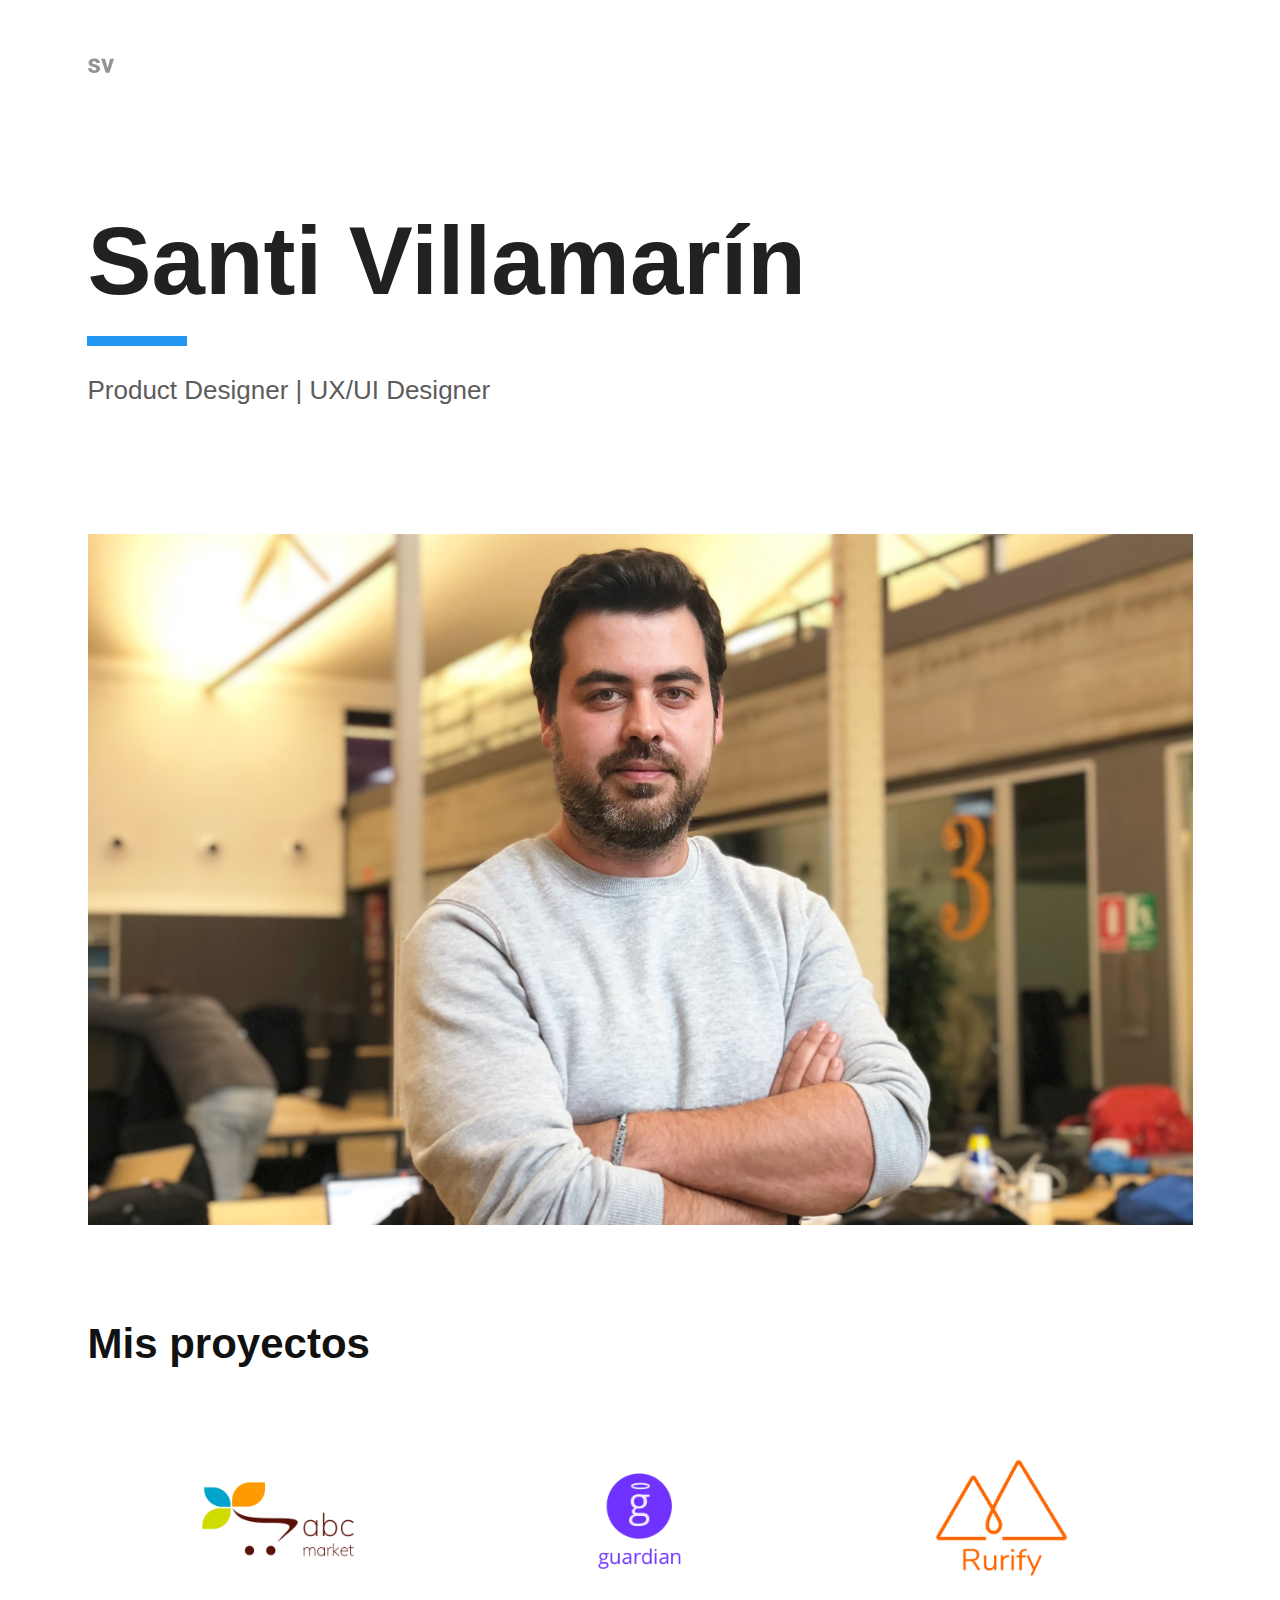
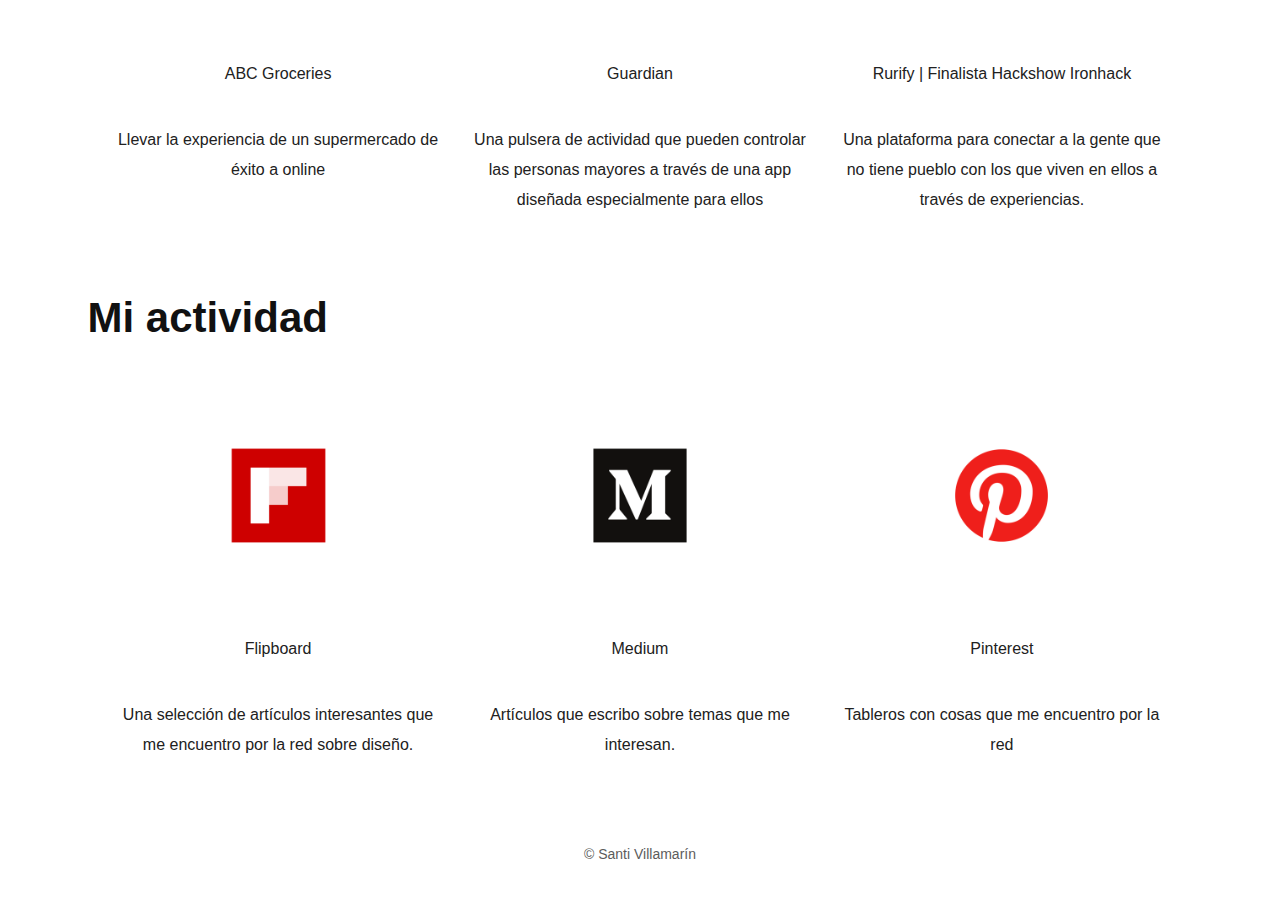
==== index.html @ b53749aa "Cuarto commit" ====
<!DOCTYPE html>
<html lang="es"><head><meta http-equiv="Content-Type" content="text/html; charset=UTF-8">

  <meta content="width=device-width, initial-scale=1" name="viewport">
  <title>Santi Villamarín - Product Designer</title>
  <link rel="alternate" type="application/rss+xml" href="http://santivillamarin.es/feed.xml">
  <link rel="stylesheet" href="https://use.fontawesome.com/releases/v5.0.9/css/all.css" integrity="sha384-5SOiIsAziJl6AWe0HWRKTXlfcSHKmYV4RBF18PPJ173Kzn7jzMyFuTtk8JA7QQG1" crossorigin="anonymous">
  <link rel="stylesheet" type="text/css" href="./css/all.css">
<style id="fit-vids-style">.fluid-width-video-wrapper{width:100%;position:relative;padding:0;}.fluid-width-video-wrapper iframe,.fluid-width-video-wrapper object,.fluid-width-video-wrapper embed {position:absolute;top:0;left:0;width:100%;height:100%;}</style></head>
<body cz-shortcut-listen="true">

<header>

  <div class="row">

      <div class="grid-100">

        <a href="index.html" class="logo"></a>

        <nav>

          <ul class="social">

              <li><a target=“_blank” href="http://twitter.com/santinet"><i class="fab fa-twitter"></i></a></li>
              <li><a target=“_blank” href="http://dribbble.com/santinet"><i class="fab fa-dribbble"></i></a></li>
              <li><a target=“_blank” href="http://instagram.com/santinet"><i class="fab fa-instagram"></i></a></li>
              <li><a target=“_blank” href="http://linkedin.com/profile/santivillamarin"><i class="fab fa-linkedin-in"></i></a></li>
              <li><a target=“_blank” href="mailto:santinet@gmail.com"><i class="far fa-envelope"></i></a></li>

          </ul>

        </nav>

      </div>

  </div>

</header>


<section>

	<div class="row">

		<div class="grid-100 page-title">

			<h1>Santi Villamarín</h1>

			<span class="breakdance"></span>

			<h2 class="description">Product Designer | UX/UI Designer</h2>

		</div>

	</div>

</section>

<div class="row">

	<div class="grid-100">

		<div class="header-img">

			<img src="img/header.jpg" alt="Santi Villamarín">

		</div>

</div>

<div class="row">

  <div class="grid-50">

    <h1>Mis proyectos</h1>

  </div>

<section>

	<ul class="row thumbs">

	    <li class="grid-33">
	      <a href="egroceries.html" class="thumb-title">
	        <img src="assets/abclogo.png" alt="ABC E-Groceries">
	        <h3>ABC Groceries</h3><h3 class="prodesc">Llevar la experiencia de un supermercado de éxito a online</h3>
	      </a>
	    </li>

	    <li class="grid-33">
	      <a href="guardian.html" class="thumb-title">
	        <img src="assets/guardianlogo.png" alt="Treehouse | Never Stop Learning">
	        <h3>Guardian</h3><h3 class="prodesc">Una pulsera de actividad que pueden controlar las personas mayores a través de una app diseñada especialmente para ellos</h3>
	      </a>
	    </li>

	    <li class="grid-33">
	      <a href="rurify.html" class="thumb-title">
	        <img src="assets/rurifylogo.png" alt="iOS App | Patterns for Kids">
	        <h3>Rurify | Finalista Hackshow Ironhack</h3>
          <h3 class="prodesc">Una plataforma para conectar a la gente que no tiene pueblo con los que viven en ellos a través de experiencias.</h3>
	      </a>
	    </li>
  </ul>
</section>

<div class="row">

  <div class="grid-50">

    <h1>Mi actividad</h1>

</div>

<section>

	<ul class="row thumbs">

	    <li class="grid-33">
	      <a target=“_blank href="https://flipboard.com/@santinet/ux-%2F-ui-readings-j5e4jtbgy" class="thumb-title">
	        <img src="assets/flipboardlogo.png" alt="Flipboard">
	        <h3>Flipboard</h3><h3 class="prodesc">Una selección de artículos interesantes que me encuentro por la red sobre diseño.</h3>
	      </a>
	    </li>

	    <li class="grid-33">
	      <a target=“_blank href="https://medium.com/@santinet" class="thumb-title">
	        <img src="assets/mediumlogo.png" alt="Medium">
	        <h3>Medium</h3><h3 class="prodesc">Artículos que escribo sobre temas que me interesan.</h3>
	      </a>
	    </li>

	    <li class="grid-33">
	      <a target=“_blank href="https://www.pinterest.es/santinet/" class="thumb-title">
	        <img src="assets/pinterestlogo.png" alt="Pinterest">
	        <h3>Pinterest</h3><h3 class="prodesc">Tableros con cosas que me encuentro por la red</h3>
	      </a>
	    </li>

	</ul>

</section>


<section>

  <footer>

    <div class="row">

      <div class="grid-100">

        <p>© Santi Villamarín</p>

      </div>

    </div>

  </footer>

</section>

</script><script src="jquery.min.js"></script>
<script src="jquery.fitvids.js"></script>
<script src="ss-social.js"></script>
<script src="main.js"></script>
---- css/all.css ----
html {
  box-sizing: border-box; }

*, *::after, *::before {
  box-sizing: inherit; }

/*reset*/
html {
  font-family: sans-serif;
  -ms-text-size-adjust: 100%;
  -webkit-text-size-adjust: 100%; }

body {
  margin: 0; }

article, aside, details, figcaption, figure, footer, header, hgroup, main, menu, nav, section, summary {
  display: block; }

audio, canvas, progress, video {
  display: inline-block;
  vertical-align: baseline; }

audio:not([controls]) {
  display: none;
  height: 0; }

[hidden], template {
  display: none; }

a {
  background-color: transparent; }

a:active, a:hover {
  outline: 0; }

abbr[title] {
  border-bottom: 1px dotted; }

b, strong {
  font-weight: 700; }

dfn {
  font-style: italic; }

h1 {
  font-size: 2em;
  margin: .67em 0; }

mark {
  background: #ff0;
  color: #000; }

small {
  font-size: 80%; }

sub, sup {
  font-size: 75%;
  line-height: 0;
  position: relative;
  vertical-align: baseline; }

sup {
  top: -.5em; }

sub {
  bottom: -.25em; }

img {
  border: 0; }

svg:not(:root) {
  overflow: hidden; }

figure {
  margin: 1em 40px; }

hr {
  -moz-box-sizing: content-box;
  box-sizing: content-box;
  height: 0; }

pre {
  overflow: auto; }

code, kbd, pre, samp {
  font-family: monospace,monospace;
  font-size: 1em; }

button, input, optgroup, select, textarea {
  color: inherit;
  font: inherit;
  margin: 0; }

button {
  overflow: visible; }

button, select {
  text-transform: none; }

button, html input[type="button"],
input[type="reset"], input[type="submit"] {
  -webkit-appearance: button;
  cursor: pointer; }

button[disabled], html input[disabled] {
  cursor: default; }

button::-moz-focus-inner, input::-moz-focus-inner {
  border: 0;
  padding: 0; }

input {
  line-height: normal; }

input[type="checkbox"], input[type="radio"] {
  box-sizing: border-box;
  padding: 0; }

input[type="number"]::-webkit-inner-spin-button, input[type="number"]::-webkit-outer-spin-button {
  height: auto; }

input[type="search"] {
  -webkit-appearance: textfield;
  -moz-box-sizing: content-box;
  -webkit-box-sizing: content-box;
  box-sizing: content-box; }

input[type="search"]::-webkit-search-cancel-button, input[type="search"]::-webkit-search-decoration {
  -webkit-appearance: none; }

fieldset {
  border: 1px solid silver;
  margin: 0 2px;
  padding: .35em .625em .75em; }

legend {
  border: 0;
  padding: 0; }

textarea {
  overflow: auto; }

optgroup {
  font-weight: 700; }

table {
  border-collapse: collapse;
  border-spacing: 0; }

td, th {
  padding: 0; }

/*/reset*/
.row {
  max-width: 65em;
  margin-left: auto;
  margin-right: auto; }
  .row::after {
    clear: both;
    content: "";
    display: table; }

.grid-100 {
  float: left;
  display: block;
  margin-right: 2.35765%;
  width: 100%; }
  .grid-100:last-child {
    margin-right: 0; }

.grid-75 {
  float: left;
  display: block;
  margin-right: 2.35765%;
  width: 74.41059%; }
  .grid-75:last-child {
    margin-right: 0; }
  @media screen and (max-width: 769px) {
    .grid-75 {
      float: left;
      display: block;
      margin-right: 2.35765%;
      width: 100%; }
      .grid-75:last-child {
        margin-right: 0; } }

.grid-60 {
  float: left;
  display: block;
  margin-right: 2.35765%;
  width: 65.88078%; }
  .grid-60:last-child {
    margin-right: 0; }
  @media screen and (max-width: 769px) {
    .grid-60 {
      float: left;
      display: block;
      margin-right: 2.35765%;
      width: 100%; }
      .grid-60:last-child {
        margin-right: 0; } }

.grid-50 {
  float: left;
  display: block;
  margin-right: 2.35765%;
  width: 48.82117%; }
  .grid-50:last-child {
    margin-right: 0; }
  @media screen and (max-width: 769px) {
    .grid-50 {
      float: left;
      display: block;
      margin-right: 2.35765%;
      width: 100%; }
      .grid-50:last-child {
        margin-right: 0; } }

.grid-33 {
  float: left;
  display: block;
  margin-right: 2.35765%;
  width: 31.76157%; }
  .grid-33:last-child {
    margin-right: 0; }
  .grid-33:nth-child(3n) {
    margin-right: 0; }
  .grid-33:nth-child(3n+1) {
    clear: left; }
  @media screen and (max-width: 769px) {
    .grid-33 {
      float: left;
      display: block;
      margin-right: 2.35765%;
      width: 100%; }
      .grid-33:last-child {
        margin-right: 0; } }

.grid-25 {
  float: left;
  display: block;
  margin-right: 2.35765%;
  width: 23.23176%; }
  .grid-25:last-child {
    margin-right: 0; }
  @media screen and (max-width: 769px) {
    .grid-25 {
      float: left;
      display: block;
      margin-right: 2.35765%;
      width: 100%; }
      .grid-25:last-child {
        margin-right: 0; } }

body {
  font-family: "Roboto", "Helvetica Neue", Helvetica, Arial, sans-serif, "Helvetica Neue", "Helvetica", "Roboto", "Arial", sans-serif;
  font-size: 17px;
  line-height: 26px;
  color: #5c5c5c;
  -webkit-font-smoothing: antialiased; }

::selection {
  background: #FFE526; }

a {
  text-decoration: none;
  color: #212121;
  font-weight: bold; }

h1, h2, h3, h4, h5, h6 {
  color: #111111;
  display: block;
  font-weight: 400;
  line-height: 1.4em;
  margin-bottom: 24px; }

h1 {
  font-size: 42px;
  line-height: 54px;
  padding: 0;
  font-weight: 600;
  margin: 12px 0 24px; }
  @media screen and (max-width: 599px) {
    h1 {
      font-size: 32px;
      line-height: 42px; } }

h2 {
  font-size: 24px;
  line-height: 40px;
  font-weight: 500; }

h3 {
  color: #212121;
  font-size: 22px;
  margin: 12px 0 24px 0;
  line-height: 30px;
  font-weight: 500;
  text-align: center; }

  .prodesc {

    font-weight: 200;

  }

h4 {
  color: #212121;
  font-weight: 600;
  margin: 24 0 12px 0; }
  h4 i {
    margin-right: 4px; }

h5 {
  color: rgba(0, 0, 0, 0.4);
  font-weight: 400;
  text-transform: uppercase;
  margin: 24px 0 12px;
  line-height: 1em; }

p {
  font-size: 17px;
  line-height: 28px;
  display: block;
  padding: 0 0 12px;
  margin: 0; }
  @media screen and (max-width: 599px) {
    p {
      font-size: 16px;
      line-height: 24px; } }

em {
  background: #e8e8e8;
  border-radius: 2px;
  padding: 6px 8px;
  font-style: normal; }

dl {
  max-width: 65em;
  margin-left: auto;
  margin-right: auto; }
  dl::after {
    clear: both;
    content: "";
    display: table; }
  dl dt {
    float: left;
    display: block;
    margin-right: 2.35765%;
    width: 14.70196%; }
    dl dt:last-child {
      margin-right: 0; }
    @media screen and (max-width: 599px) {
      dl dt {
        float: left;
        display: block;
        margin-right: 2.35765%;
        width: 91.4702%; }
        dl dt:last-child {
          margin-right: 0; } }
    dl dt .material-icons {
      width: 100%;
      line-height: 2.5em;
      font-size: 3em;
      text-align: center;
      display: block; }
      @media screen and (max-width: 599px) {
        dl dt .material-icons {
          text-align: left; } }
  dl dd {
    margin: 0;
    float: left;
    display: block;
    margin-right: 2.35765%;
    width: 74.41059%; }
    dl dd:last-child {
      margin-right: 0; }
    @media screen and (max-width: 599px) {
      dl dd {
        float: left;
        display: block;
        margin-right: 2.35765%;
        width: 91.4702%; }
        dl dd:last-child {
          margin-right: 0; } }

dl.list {
  list-style: none;
  padding: 0;
  counter-reset: item;
  margin: 20px 0 0; }
  dl.list dt {
    margin: 0 0 24px;
    position: relative;
    padding-left: 60px; }
  dl.list dt:before {
    position: absolute;
    top: 0;
    left: 0;
    content: counter(item) ".";
    counter-increment: item;
    padding: 2px 11px;
    margin-right: 30px;
    font-size: 14px; }

ul, ol {
  margin: 0;
  padding: 0; }
  ul.icons, ol.icons {
    margin: 0 0 0 16px; }
    @media screen and (max-width: 599px) {
      ul.icons, ol.icons {
        margin-left: 0; } }
  ul li, ol li {
    margin: 0 0 16px;
    display: list-item; }

hr {
  width: 100%;
  border: 0;
  height: 1px;
  background: #dadada;
  margin: 2em auto;
  display: block; }
  hr.spacer {
    margin: 40px auto; }

strong {
  font-wight: 400; }

.summary p {
  font-size: 22px;
  line-height: 32px;
  font-weight: 400;
  margin-top: 12px;
  color: #5c5c5c; }
  @media screen and (max-width: 599px) {
    .summary p {
      font-size: 20px; } }
  .summary p strong {
    color: #212121; }

.social {
  list-style-type: none;
  padding: 0;
  margin: 0 auto;
  float: right;
  text-align: center; }
  .social li {
    display: inline-block; }
    .social li a {
      padding: 8px 16px 0;
      margin: 8px 0 0;
      vertical-align: middle;
      font-size: 22px;
      font-weight: normal;
      display: inline-block;
      -webkit-transition: color 300ms cubic-bezier(0.68, -0.55, 0.265, 1.55);
      -moz-transition: color 300ms cubic-bezier(0.68, -0.55, 0.265, 1.55);
      transition: color 300ms cubic-bezier(0.68, -0.55, 0.265, 1.55); }
      @media screen and (max-width: 599px) {
        .social li a {
          padding: 8px 8px 0; } }
      .social li a i {
        color: #d8d8d8;
        transition: 0.35s ease-in-out; }
        .social li a i.fa-twitter:hover {
          color: #55ACEE; }
        .social li a i.fa-dribbble:hover {
          color: #EC4989; }
        .social li a i.fa-instagram:hover {
          color: #48779C; }
        .social li a i.fa-linkedin-in:hover {
          color: #24679F; }
        .social li a i.fa-envelope:hover {
          color: #4285F4; }

body {
  background: #fff;
  -webkit-animation: fadeIn 3000ms;
  -moz-animation: fadeIn 3000ms;
  animation: fadeIn 3000ms; }
@-webkit-keyframes fadeIn {
  from {
    opacity: 0; }
  to {
    opacity: 1; } }
@-moz-keyframes fadeIn {
  from {
    opacity: 0; }
  to {
    opacity: 1; } }
@keyframes fadeIn {
  from {
    opacity: 0; }
  to {
    opacity: 1; } }
section {
  margin: 0 2%;
  width: 96%; }
  @media screen and (max-width: 769px) {
    section {
      width: 92%;
      margin: 0 4%; } }

img {
  width: 100%;
  display: block;
  float: left; }

.header-img {
  overflow: hidden;
  display: inline-block; }
  .header-img img {
    display: block;
    margin: 0;
    width: 100%;
    padding-bottom: 72px; }
    @media screen and (max-width: 769px) {
      .header-img img {
        margin: 0 -25%;
        width: 150%; } }

.page-title {
  background: inherit;
  margin: 100px 0 60px; }
  .page-title h1 {
    font-size: 96px;
    color: #212121;
    font-weight: 600;
    text-align: left;
    margin-bottom: 48px; }
    @media screen and (max-width: 769px) {
      .page-title h1 {
        text-align: center;
        width: 100%;
        font-size: 54px;
        margin: 0 0 24px; } }
  .page-title .description {
    font-size: 26px;
    color: #5c5c5c;
    display: inline-block;
    clear: both;
    text-align: left;
    font-weight: 300;
    margin: 12px 0 40px; }
    @media screen and (max-width: 769px) {
      .page-title .description {
        margin: 12px 0 20px;
        text-align: center;
        width: 100%;
        font-size: 28px; } }
  .page-title .breakdance {
    width: 100px;
    height: 10px;
    background: #2196F3;
    clear: both;
    display: block;
    margin: 24px 0 12px; }
    @media screen and (max-width: 769px) {
      .page-title .breakdance {
        margin: 12px auto; } }

.button {
  text-align: center;
  width: 100%;
  display: block;
  margin: 40px 0; }

.thumbs {
  margin-top: 24px; }
  @media screen and (max-width: 599px) {
    .thumbs {
      margin-top: 48px; } }
  .thumbs .grid-33 h3 {
    font-size: 16px;
    margin: 12px 0 24px;
    display: inline-block;
    text-align: center;
    width: 100%; }
    @media screen and (max-width: 599px) {
      .thumbs .grid-33 h3 {
        margin: 12px 0 48px; } }

.work .grid-50 {
  margin-top: 40px;
  margin-bottom: 40px; }

.video {
  background: #212121;
  padding: 80px 20%; }
  @media screen and (max-width: 1030px) {
    .video {
      padding: 80px 10%; } }
  @media screen and (max-width: 599px) {
    .video {
      padding: 40px 6%; } }
  .video .fluid-width-video-wrapper {
    width: 100%;
    display: block; }

footer {
  text-align: center;
  display: inline-block; }

header {
  background: inherit;
  width: 94%;
  position: relative;
  z-index: 100;
  margin: 40px 3%; }
  @media screen and (max-width: 769px) {
    header {
      width: 92%;
      margin: 12px 4%; } }

.logo {
  width: 28px;
  height: 28px;
  background: url(../img/svisotipo.svg) no-repeat center;
  display: inline-block;
  z-index: 4;
  margin: 12px 0 0;
  padding: 0;
  float: left;
  opacity: 0.7;
  -webkit-transition: opacity 300ms cubic-bezier(0.68, -0.55, 0.265, 1.55);
  -moz-transition: opacity 300ms cubic-bezier(0.68, -0.55, 0.265, 1.55);
  transition: opacity 300ms cubic-bezier(0.68, -0.55, 0.265, 1.55); }
  .logo:hover {
    opacity: 1; }

footer {
  display: block; }
  footer .row {
    margin-top: 40px;
    margin-bottom: 40px; }
    footer .row p {
      text-align: center;
      width: 100%;
      font-size: 14px; }

/*# sourceMappingURL=all.css.map */
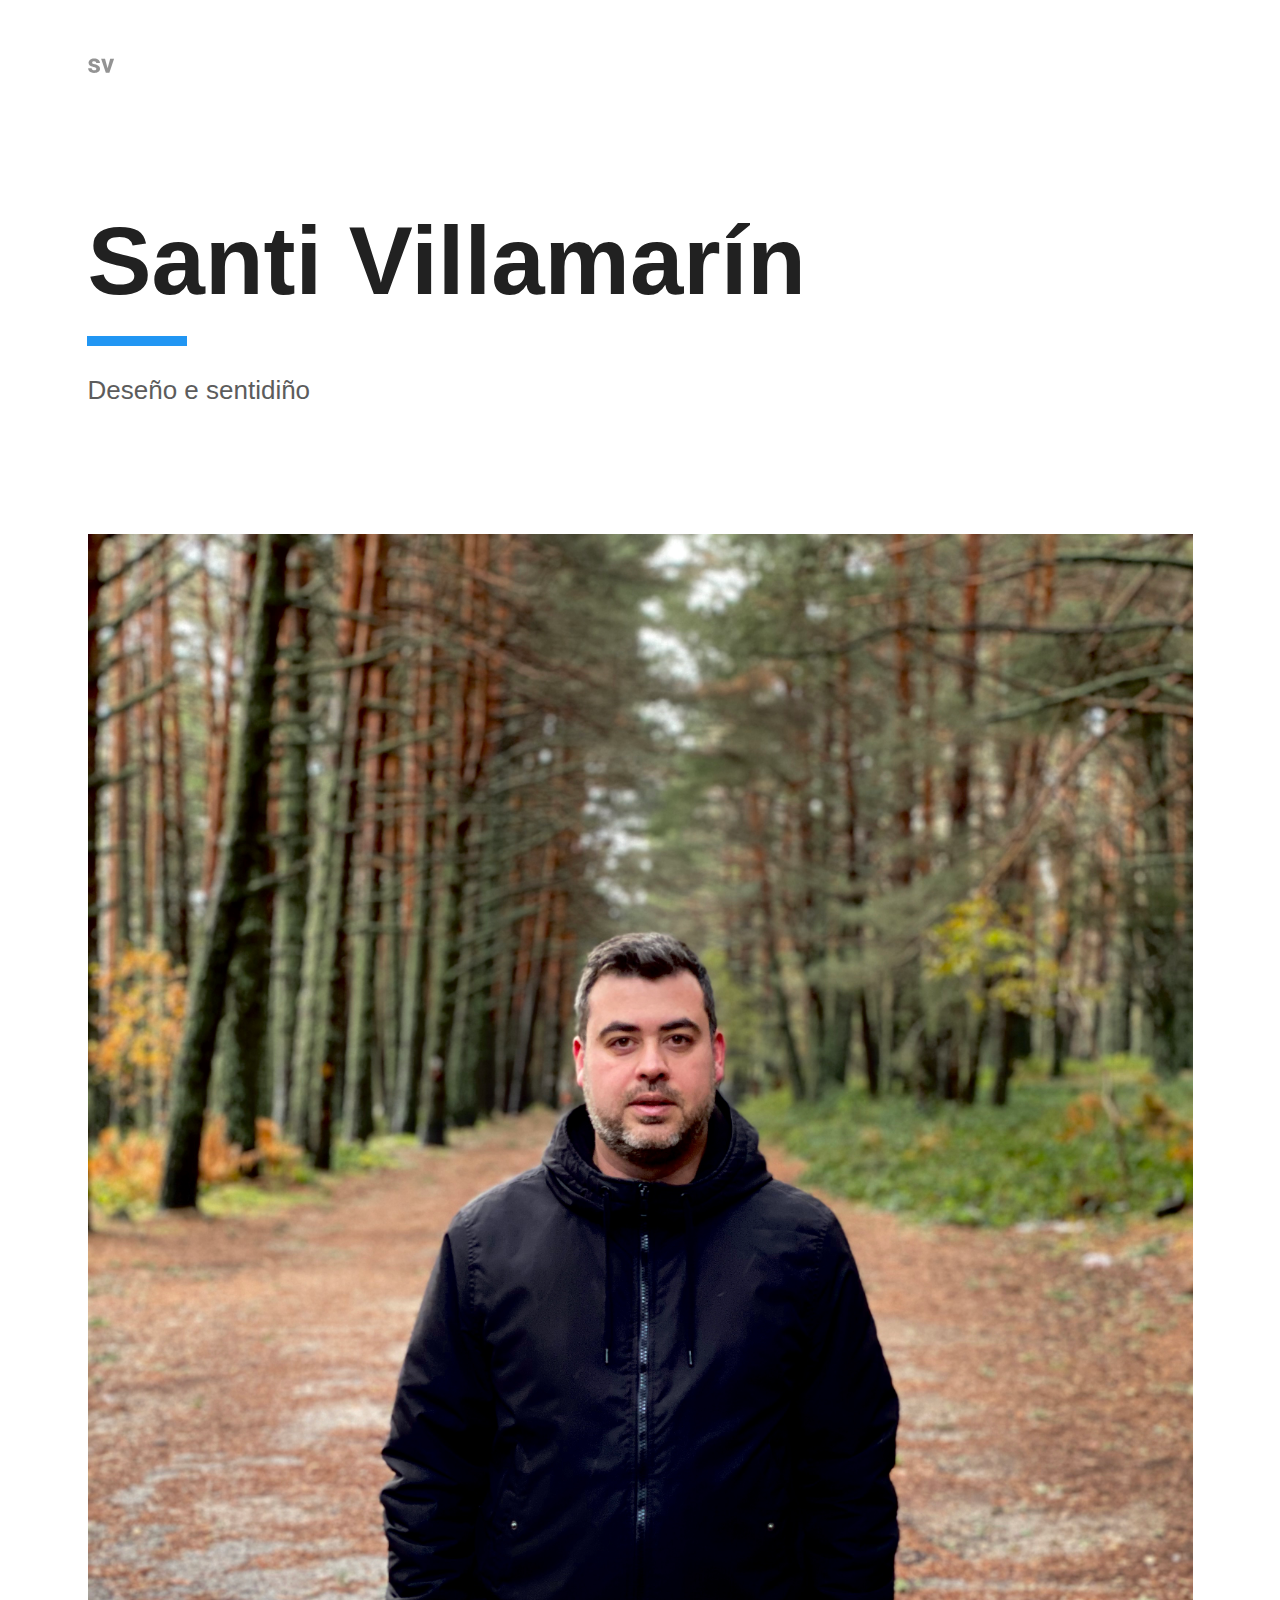
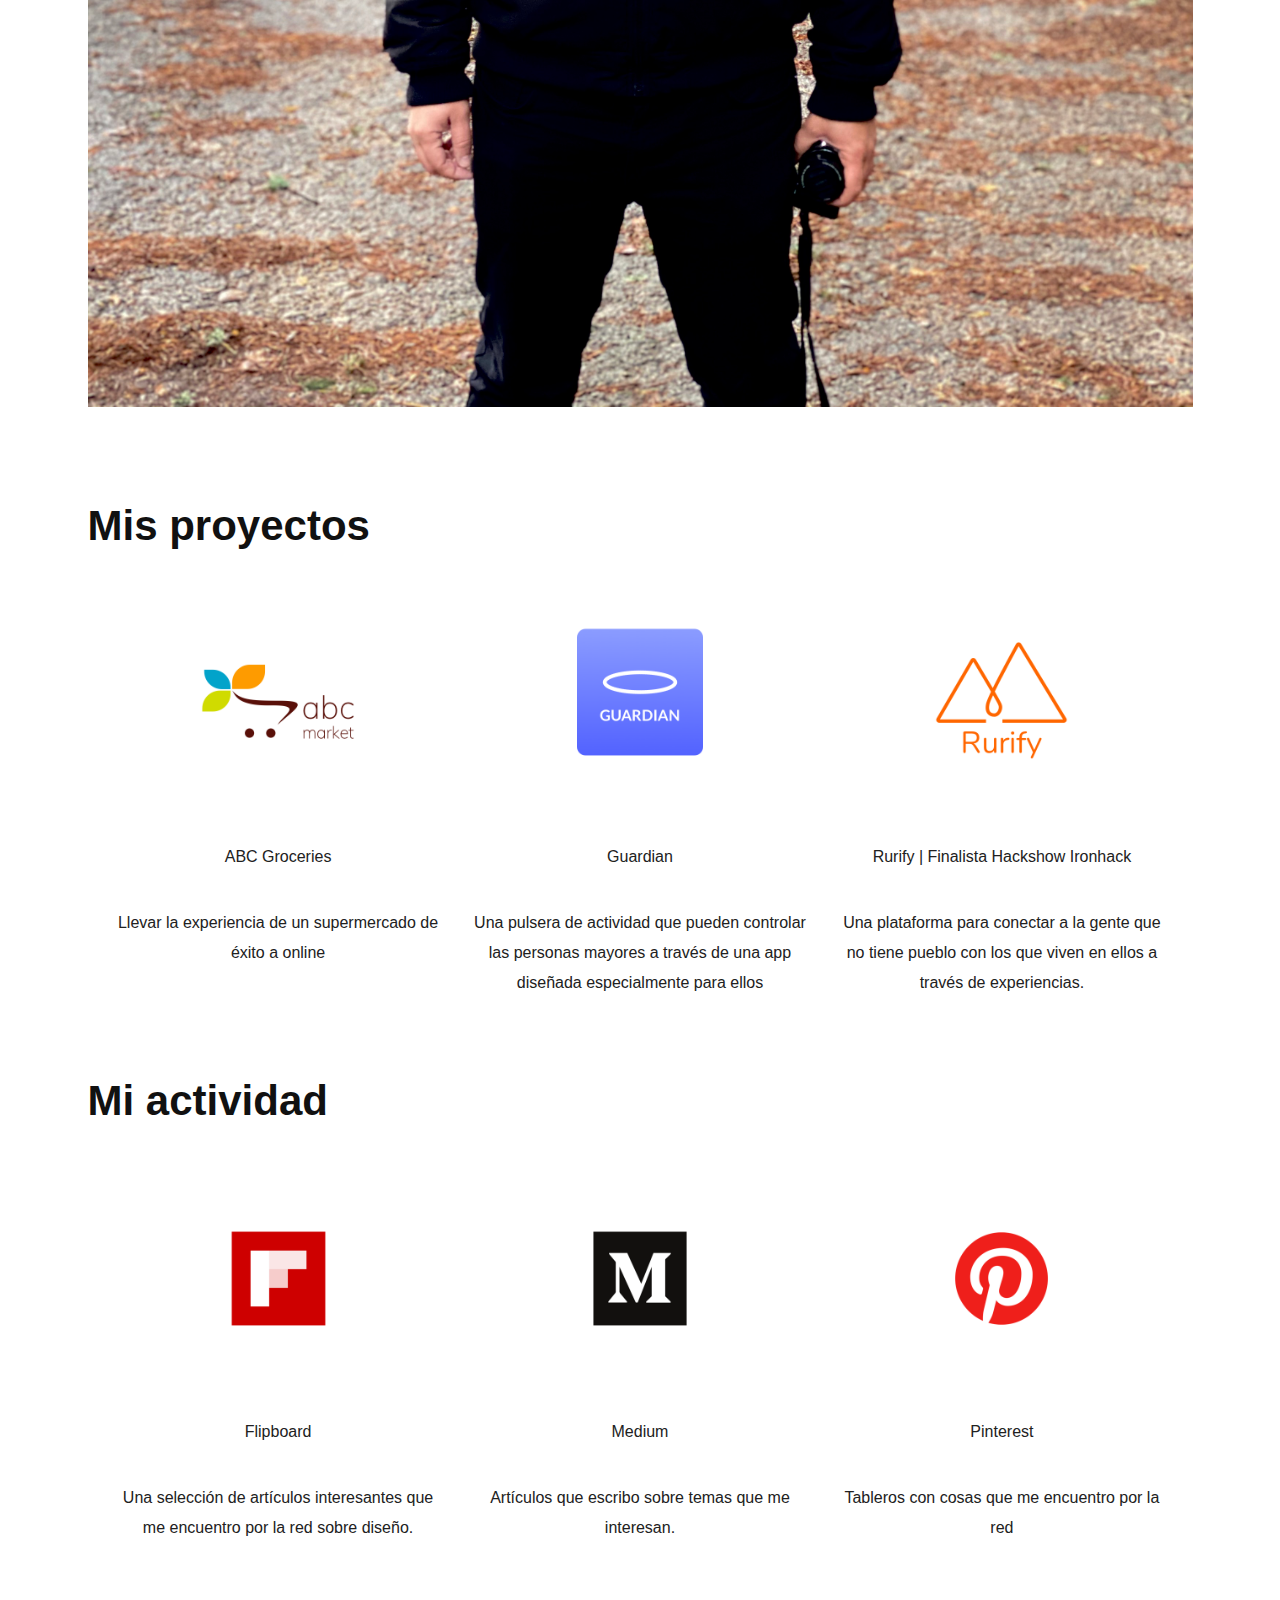
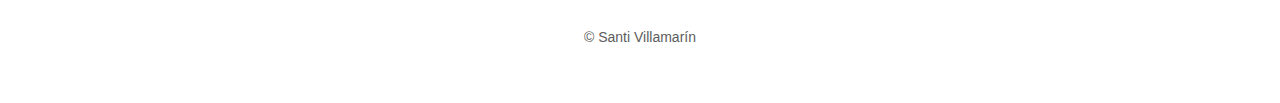
==== commit 7852341e: "Update photo" ====
--- a/index.html
+++ b/index.html
@@ -2,7 +2,7 @@
 <html lang="es"><head><meta http-equiv="Content-Type" content="text/html; charset=UTF-8">
 
   <meta content="width=device-width, initial-scale=1" name="viewport">
-  <title>Santi Villamarín - Product Designer</title>
+  <title>Santi Villamarín - Deseño e sentidiño</title>
   <link rel="alternate" type="application/rss+xml" href="http://santivillamarin.es/feed.xml">
   <link rel="stylesheet" href="https://use.fontawesome.com/releases/v5.0.9/css/all.css" integrity="sha384-5SOiIsAziJl6AWe0HWRKTXlfcSHKmYV4RBF18PPJ173Kzn7jzMyFuTtk8JA7QQG1" crossorigin="anonymous">
   <link rel="stylesheet" type="text/css" href="./css/all.css">
@@ -24,7 +24,7 @@
               <li><a target=“_blank” href="http://twitter.com/santinet"><i class="fab fa-twitter"></i></a></li>
               <li><a target=“_blank” href="http://dribbble.com/santinet"><i class="fab fa-dribbble"></i></a></li>
               <li><a target=“_blank” href="http://instagram.com/santinet"><i class="fab fa-instagram"></i></a></li>
-              <li><a target=“_blank” href="http://linkedin.com/profile/santivillamarin"><i class="fab fa-linkedin-in"></i></a></li>
+              <li><a target=“_blank” href="https://www.linkedin.com/in/santivillamarin/"><i class="fab fa-linkedin-in"></i></a></li>
               <li><a target=“_blank” href="mailto:santinet@gmail.com"><i class="far fa-envelope"></i></a></li>
 
           </ul>
@@ -48,7 +48,7 @@
 
 			<span class="breakdance"></span>
 
-			<h2 class="description">Product Designer | UX/UI Designer</h2>
+			<h2 class="description">Deseño e sentidiño</h2>
 
 		</div>
 
@@ -62,7 +62,7 @@
 
 		<div class="header-img">
 
-			<img src="img/header.jpg" alt="Santi Villamarín">
+			<img src="img/santi.jpeg" alt="Santi Villamarín">
 
 		</div>
 
--- a/css/all.css
+++ b/css/all.css
@@ -569,6 +569,7 @@
 
 .thumbs {
   margin-top: 24px; }
+
   @media screen and (max-width: 599px) {
     .thumbs {
       margin-top: 48px; } }
@@ -594,7 +595,8 @@
       padding: 80px 10%; } }
   @media screen and (max-width: 599px) {
     .video {
-      padding: 40px 6%; } }
+      padding: 40px 6%;}  }
+
   .video .fluid-width-video-wrapper {
     width: 100%;
     display: block; }
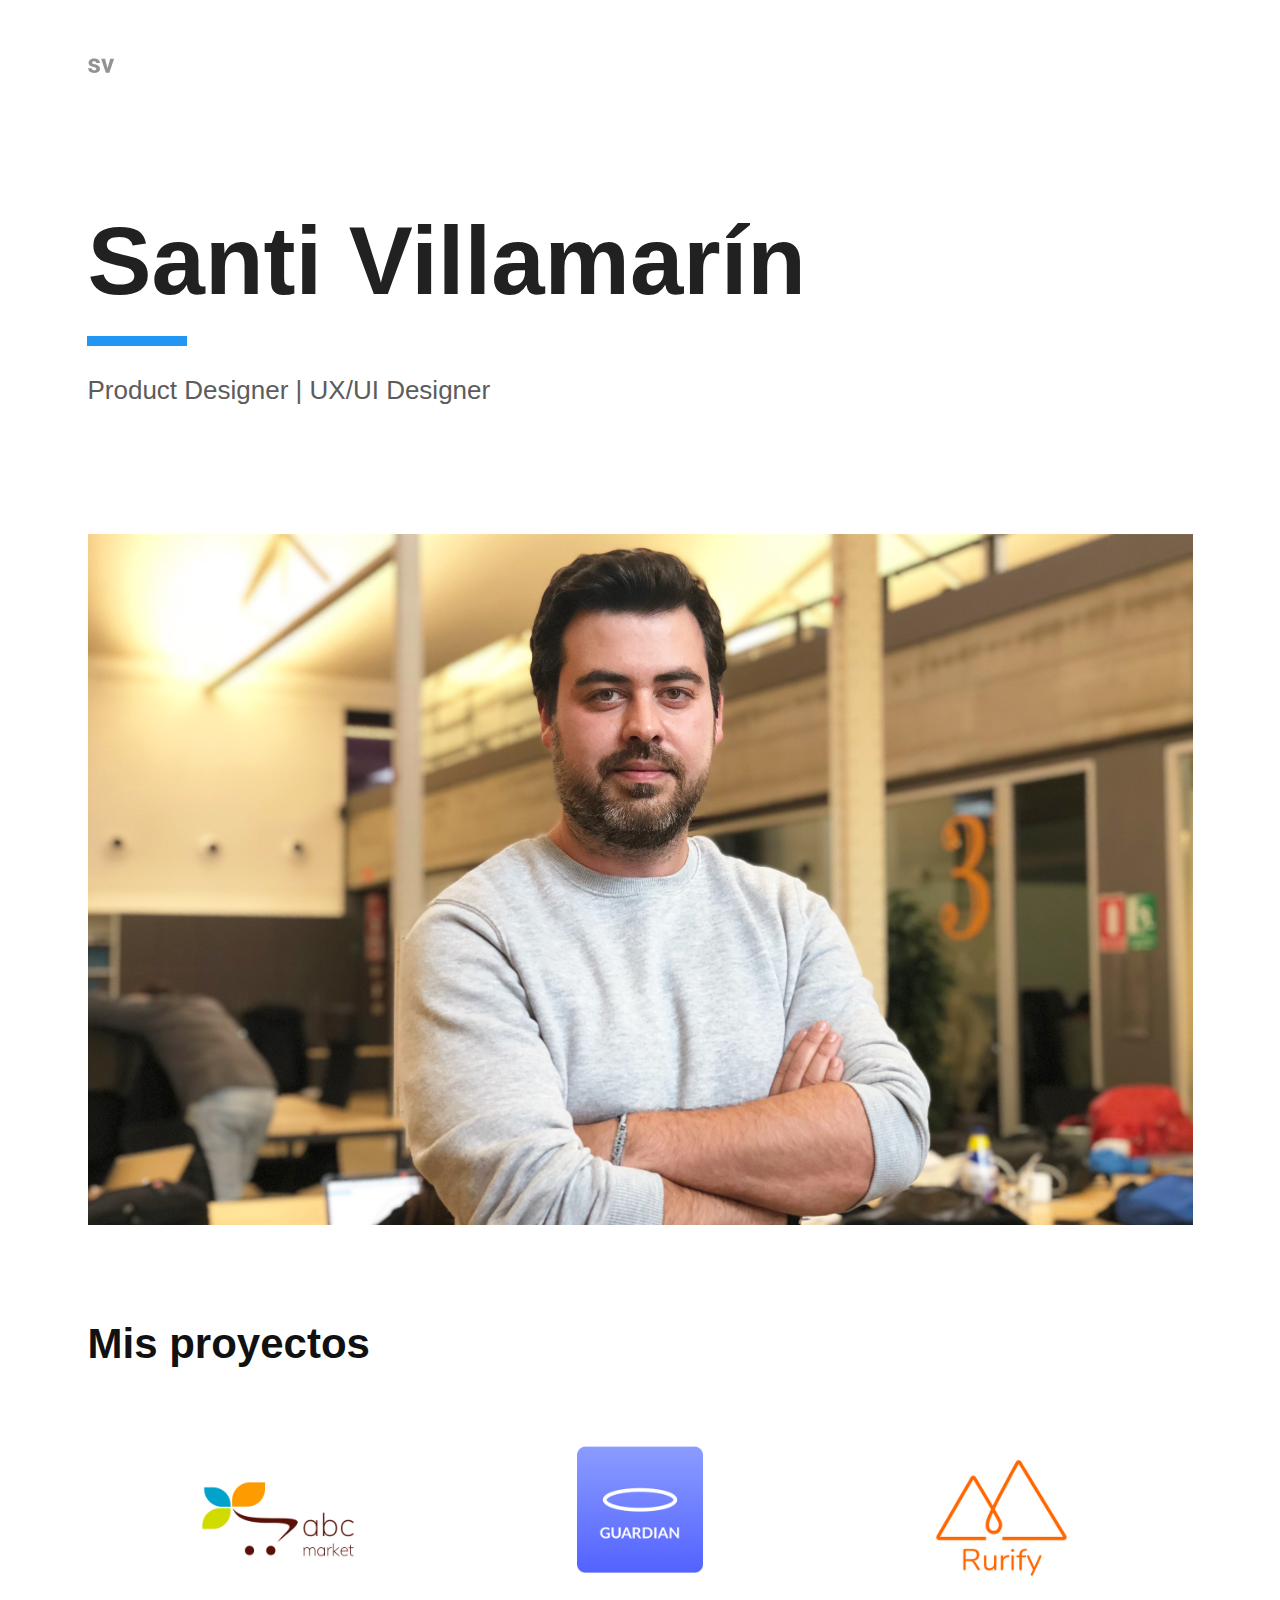
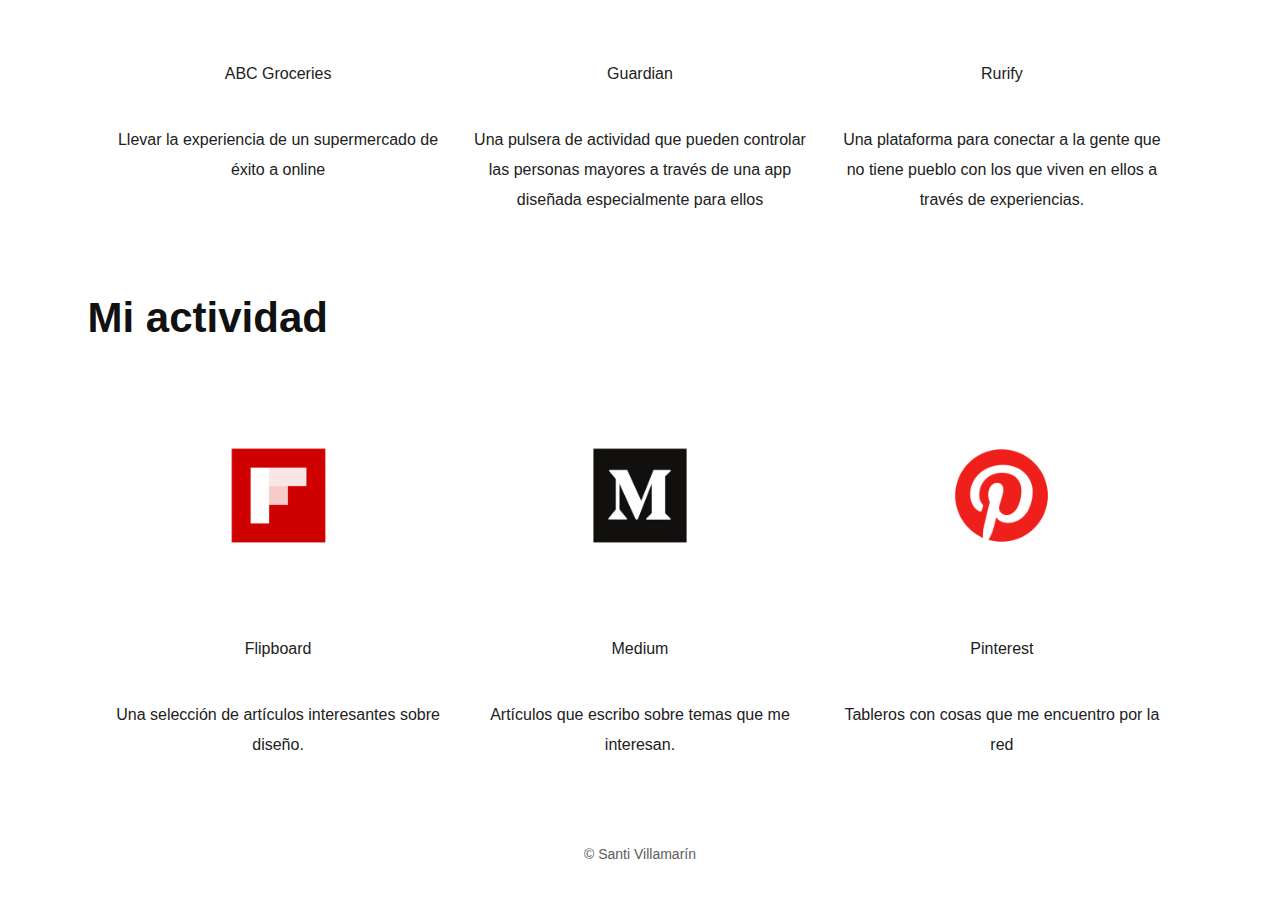
==== commit ab6fde65: "Commit Rurify Titulo" ====
--- a/index.html
+++ b/index.html
@@ -2,7 +2,7 @@
 <html lang="es"><head><meta http-equiv="Content-Type" content="text/html; charset=UTF-8">
 
   <meta content="width=device-width, initial-scale=1" name="viewport">
-  <title>Santi Villamarín - Deseño e sentidiño</title>
+  <title>Santi Villamarín - Product Designer</title>
   <link rel="alternate" type="application/rss+xml" href="http://santivillamarin.es/feed.xml">
   <link rel="stylesheet" href="https://use.fontawesome.com/releases/v5.0.9/css/all.css" integrity="sha384-5SOiIsAziJl6AWe0HWRKTXlfcSHKmYV4RBF18PPJ173Kzn7jzMyFuTtk8JA7QQG1" crossorigin="anonymous">
   <link rel="stylesheet" type="text/css" href="./css/all.css">
@@ -24,7 +24,7 @@
               <li><a target=“_blank” href="http://twitter.com/santinet"><i class="fab fa-twitter"></i></a></li>
               <li><a target=“_blank” href="http://dribbble.com/santinet"><i class="fab fa-dribbble"></i></a></li>
               <li><a target=“_blank” href="http://instagram.com/santinet"><i class="fab fa-instagram"></i></a></li>
-              <li><a target=“_blank” href="https://www.linkedin.com/in/santivillamarin/"><i class="fab fa-linkedin-in"></i></a></li>
+              <li><a target=“_blank” href="http://linkedin.com/profile/santivillamarin"><i class="fab fa-linkedin-in"></i></a></li>
               <li><a target=“_blank” href="mailto:santinet@gmail.com"><i class="far fa-envelope"></i></a></li>
 
           </ul>
@@ -48,7 +48,7 @@
 
 			<span class="breakdance"></span>
 
-			<h2 class="description">Deseño e sentidiño</h2>
+			<h2 class="description">Product Designer | UX/UI Designer</h2>
 
 		</div>
 
@@ -62,7 +62,7 @@
 
 		<div class="header-img">
 
-			<img src="img/santi.jpeg" alt="Santi Villamarín">
+			<img src="img/header.png" alt="Santi Villamarín">
 
 		</div>
 
@@ -97,7 +97,7 @@
 	    <li class="grid-33">
 	      <a href="rurify.html" class="thumb-title">
 	        <img src="assets/rurifylogo.png" alt="iOS App | Patterns for Kids">
-	        <h3>Rurify | Finalista Hackshow Ironhack</h3>
+	        <h3>Rurify</h3>
           <h3 class="prodesc">Una plataforma para conectar a la gente que no tiene pueblo con los que viven en ellos a través de experiencias.</h3>
 	      </a>
 	    </li>
@@ -119,7 +119,7 @@
 	    <li class="grid-33">
 	      <a target=“_blank href="https://flipboard.com/@santinet/ux-%2F-ui-readings-j5e4jtbgy" class="thumb-title">
 	        <img src="assets/flipboardlogo.png" alt="Flipboard">
-	        <h3>Flipboard</h3><h3 class="prodesc">Una selección de artículos interesantes que me encuentro por la red sobre diseño.</h3>
+	        <h3>Flipboard</h3><h3 class="prodesc">Una selección de artículos interesantes sobre diseño.</h3>
 	      </a>
 	    </li>
 
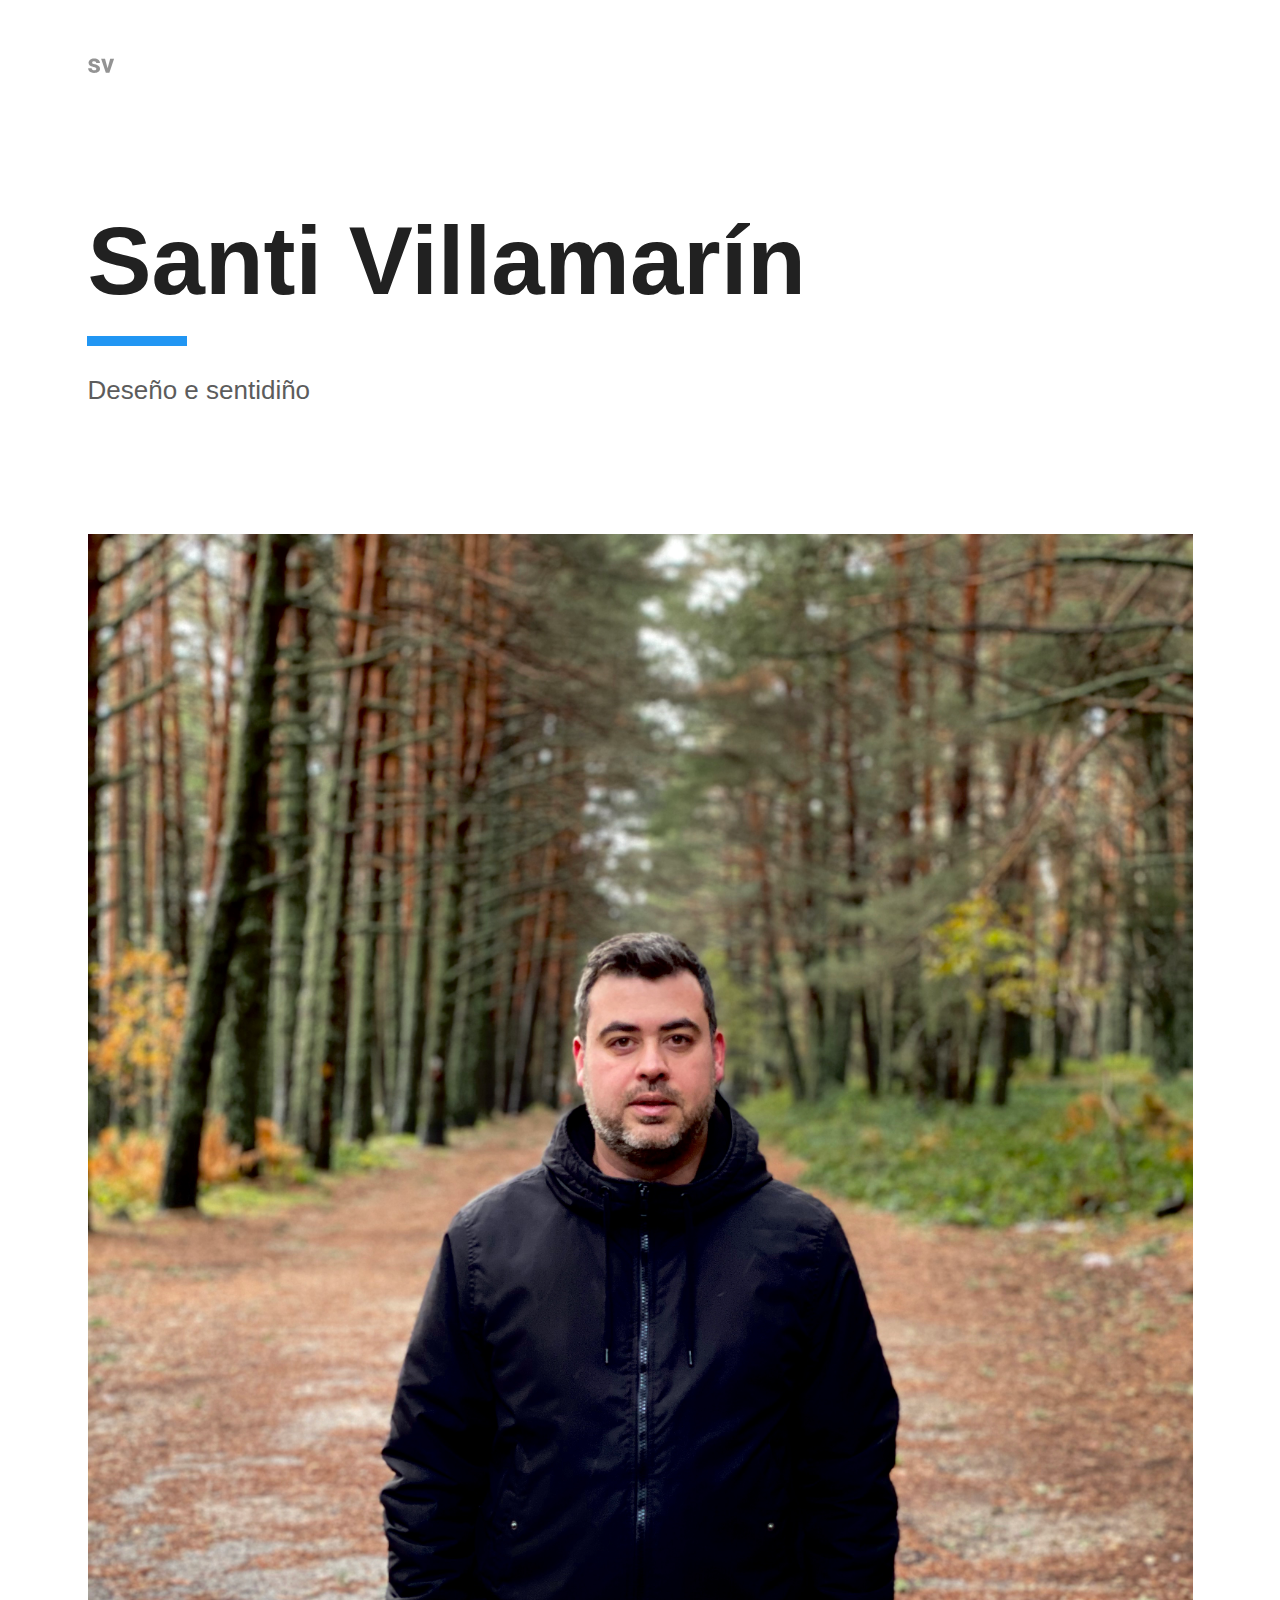
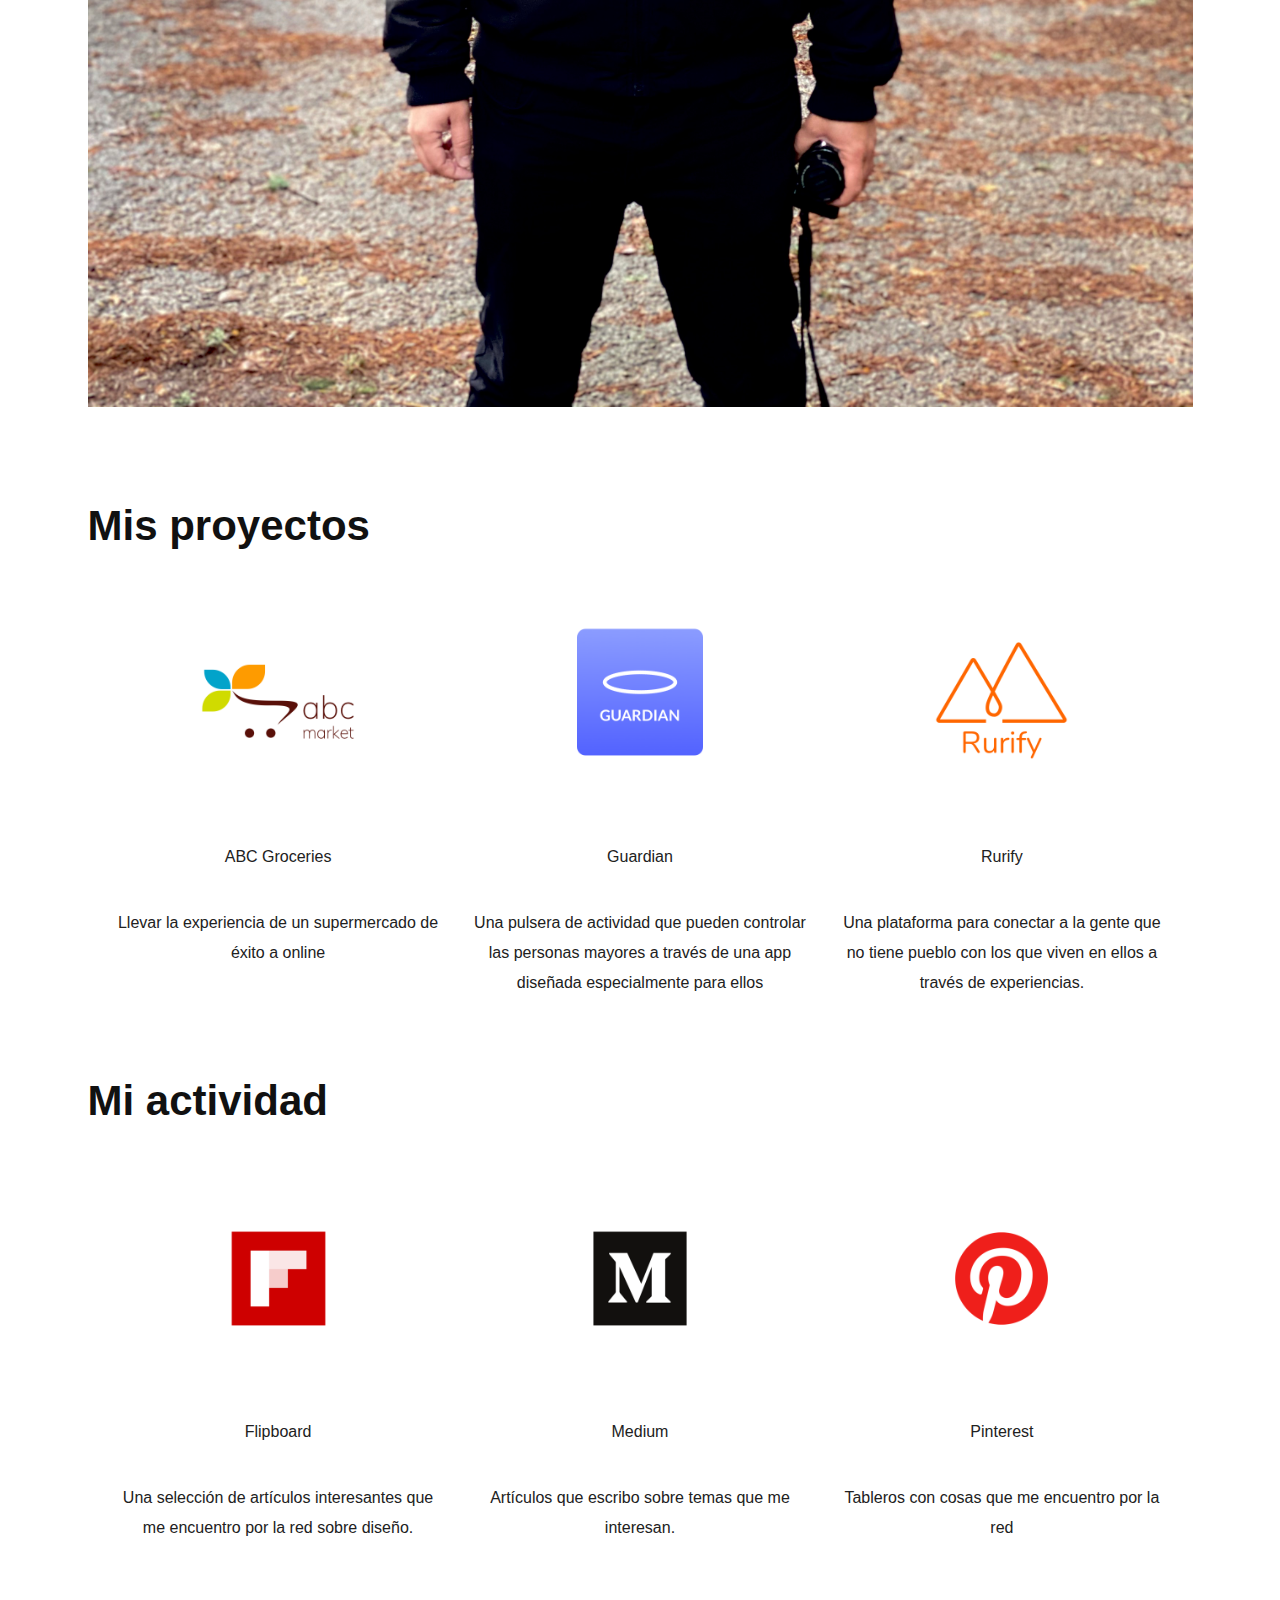
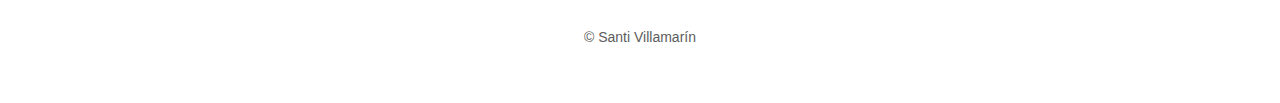
==== commit 3538dcd3: "Merge pull request #1 from santinet/master" ====
--- a/index.html
+++ b/index.html
@@ -2,7 +2,7 @@
 <html lang="es"><head><meta http-equiv="Content-Type" content="text/html; charset=UTF-8">
 
   <meta content="width=device-width, initial-scale=1" name="viewport">
-  <title>Santi Villamarín - Product Designer</title>
+  <title>Santi Villamarín - Deseño e sentidiño</title>
   <link rel="alternate" type="application/rss+xml" href="http://santivillamarin.es/feed.xml">
   <link rel="stylesheet" href="https://use.fontawesome.com/releases/v5.0.9/css/all.css" integrity="sha384-5SOiIsAziJl6AWe0HWRKTXlfcSHKmYV4RBF18PPJ173Kzn7jzMyFuTtk8JA7QQG1" crossorigin="anonymous">
   <link rel="stylesheet" type="text/css" href="./css/all.css">
@@ -24,7 +24,7 @@
               <li><a target=“_blank” href="http://twitter.com/santinet"><i class="fab fa-twitter"></i></a></li>
               <li><a target=“_blank” href="http://dribbble.com/santinet"><i class="fab fa-dribbble"></i></a></li>
               <li><a target=“_blank” href="http://instagram.com/santinet"><i class="fab fa-instagram"></i></a></li>
-              <li><a target=“_blank” href="http://linkedin.com/profile/santivillamarin"><i class="fab fa-linkedin-in"></i></a></li>
+              <li><a target=“_blank” href="https://www.linkedin.com/in/santivillamarin/"><i class="fab fa-linkedin-in"></i></a></li>
               <li><a target=“_blank” href="mailto:santinet@gmail.com"><i class="far fa-envelope"></i></a></li>
 
           </ul>
@@ -48,7 +48,7 @@
 
 			<span class="breakdance"></span>
 
-			<h2 class="description">Product Designer | UX/UI Designer</h2>
+			<h2 class="description">Deseño e sentidiño</h2>
 
 		</div>
 
@@ -62,7 +62,7 @@
 
 		<div class="header-img">
 
-			<img src="img/header.png" alt="Santi Villamarín">
+			<img src="img/santi.jpeg" alt="Santi Villamarín">
 
 		</div>
 
@@ -119,7 +119,7 @@
 	    <li class="grid-33">
 	      <a target=“_blank href="https://flipboard.com/@santinet/ux-%2F-ui-readings-j5e4jtbgy" class="thumb-title">
 	        <img src="assets/flipboardlogo.png" alt="Flipboard">
-	        <h3>Flipboard</h3><h3 class="prodesc">Una selección de artículos interesantes sobre diseño.</h3>
+	        <h3>Flipboard</h3><h3 class="prodesc">Una selección de artículos interesantes que me encuentro por la red sobre diseño.</h3>
 	      </a>
 	    </li>
 
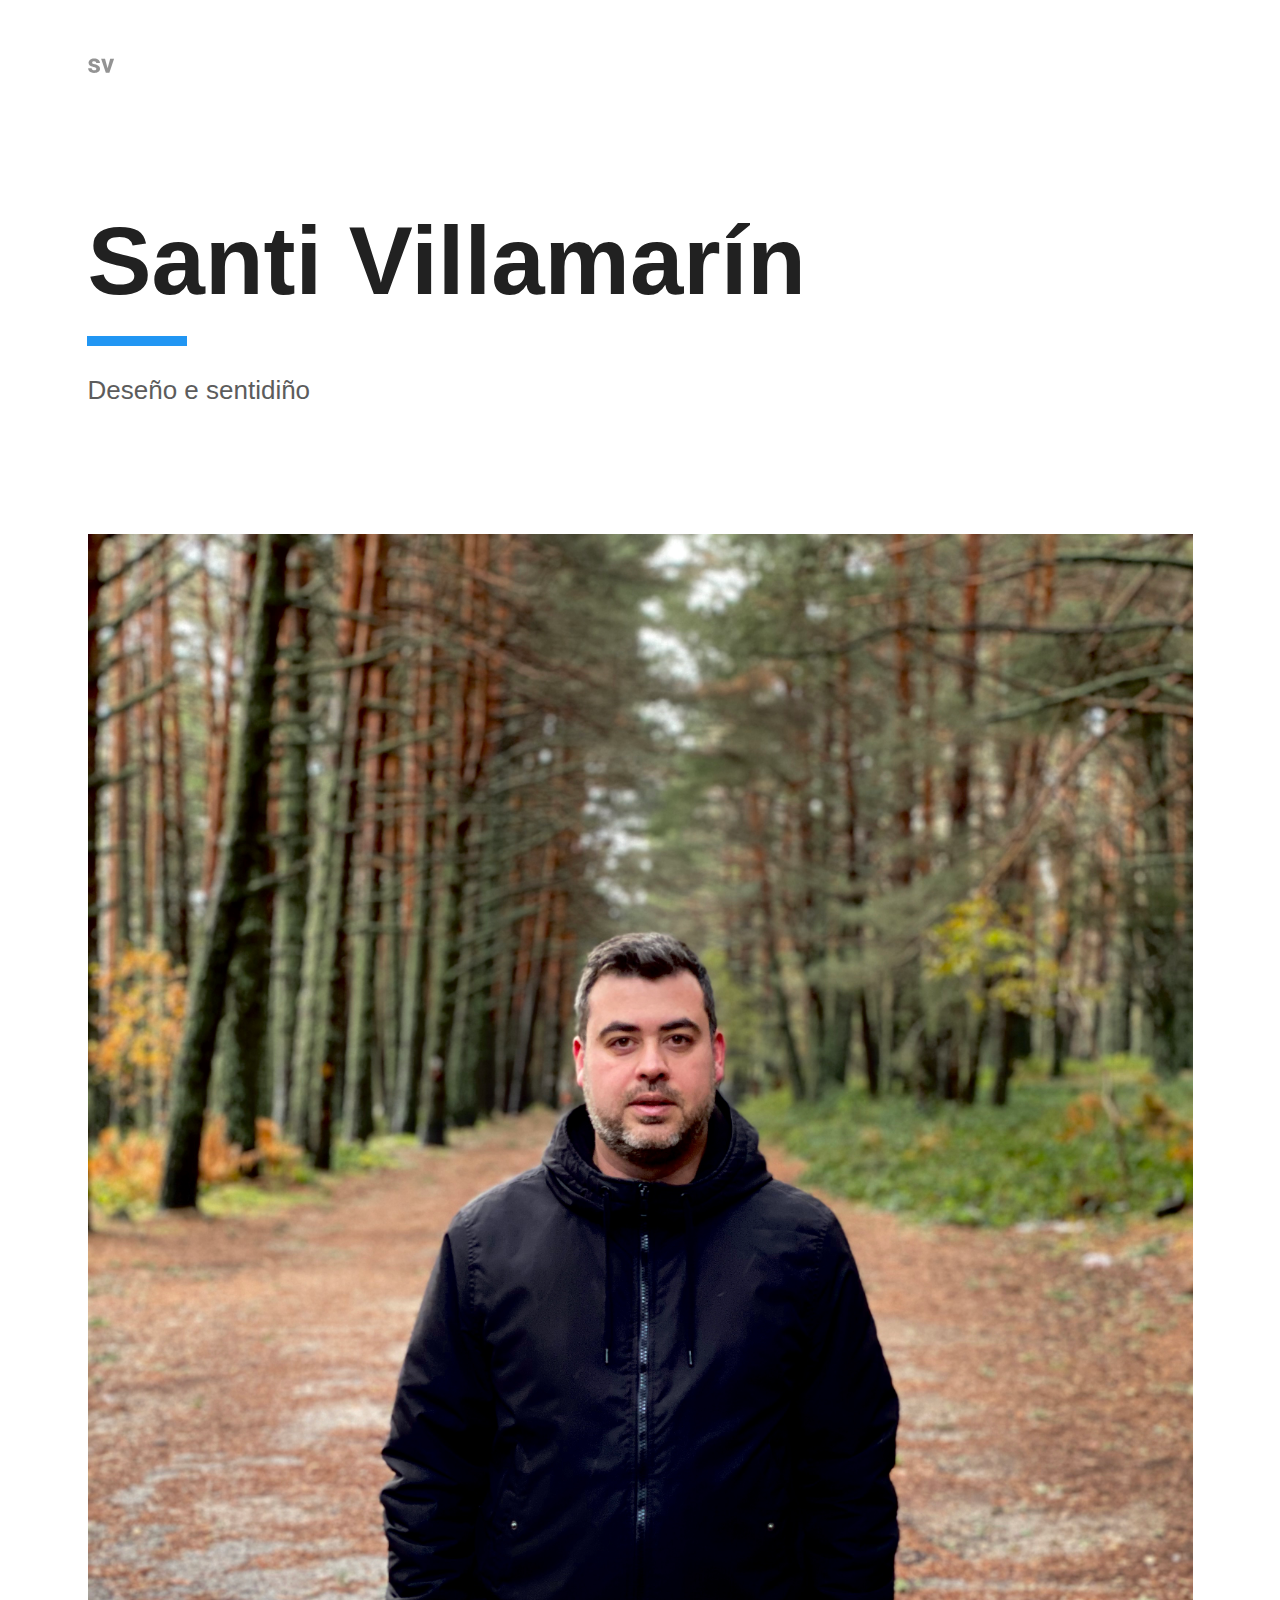
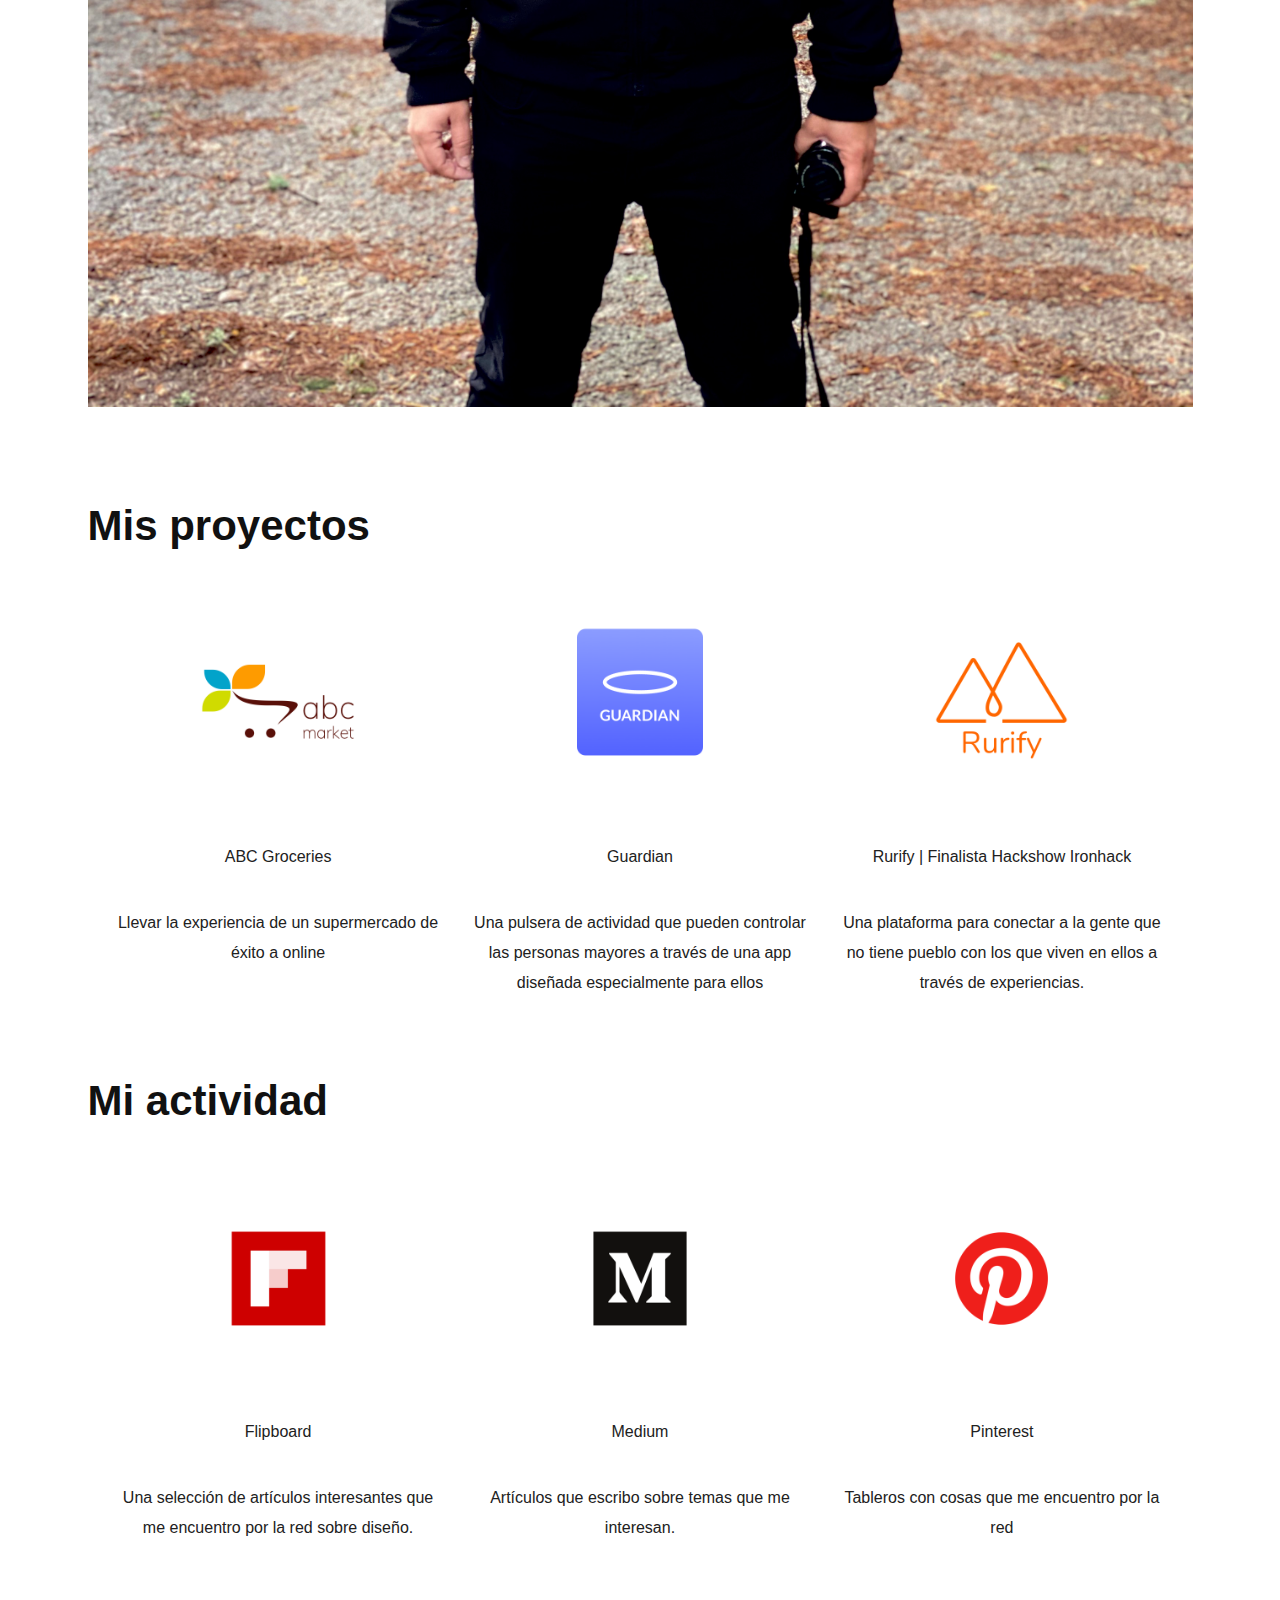
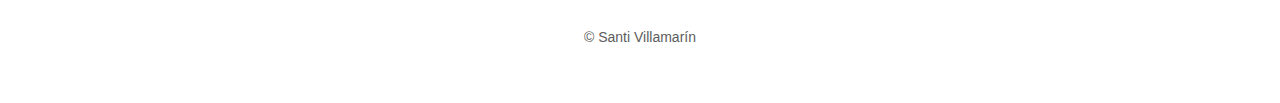
==== commit 5449c5eb: "Añadir Google Analytics" ====
--- a/index.html
+++ b/index.html
@@ -1,12 +1,24 @@
 <!DOCTYPE html>
-<html lang="es"><head><meta http-equiv="Content-Type" content="text/html; charset=UTF-8">
+<html lang="es">
 
+<head>
+  <meta http-equiv="Content-Type" content="text/html; charset=UTF-8">
   <meta content="width=device-width, initial-scale=1" name="viewport">
   <title>Santi Villamarín - Deseño e sentidiño</title>
   <link rel="alternate" type="application/rss+xml" href="http://santivillamarin.es/feed.xml">
   <link rel="stylesheet" href="https://use.fontawesome.com/releases/v5.0.9/css/all.css" integrity="sha384-5SOiIsAziJl6AWe0HWRKTXlfcSHKmYV4RBF18PPJ173Kzn7jzMyFuTtk8JA7QQG1" crossorigin="anonymous">
   <link rel="stylesheet" type="text/css" href="./css/all.css">
-<style id="fit-vids-style">.fluid-width-video-wrapper{width:100%;position:relative;padding:0;}.fluid-width-video-wrapper iframe,.fluid-width-video-wrapper object,.fluid-width-video-wrapper embed {position:absolute;top:0;left:0;width:100%;height:100%;}</style></head>
+<style id="fit-vids-style">.fluid-width-video-wrapper{width:100%;position:relative;padding:0;}.fluid-width-video-wrapper iframe,.fluid-width-video-wrapper object,.fluid-width-video-wrapper embed {position:absolute;top:0;left:0;width:100%;height:100%;}</style>
+<!-- Global site tag (gtag.js) - Google Analytics -->
+<script async src="https://www.googletagmanager.com/gtag/js?id=G-6YDSZRPBPL"></script>
+<script>
+  window.dataLayer = window.dataLayer || [];
+  function gtag(){dataLayer.push(arguments);}
+  gtag('js', new Date());
+
+  gtag('config', 'G-6YDSZRPBPL');
+</script>
+</head>
 <body cz-shortcut-listen="true">
 
 <header>
@@ -97,7 +109,7 @@
 	    <li class="grid-33">
 	      <a href="rurify.html" class="thumb-title">
 	        <img src="assets/rurifylogo.png" alt="iOS App | Patterns for Kids">
-	        <h3>Rurify</h3>
+	        <h3>Rurify | Finalista Hackshow Ironhack</h3>
           <h3 class="prodesc">Una plataforma para conectar a la gente que no tiene pueblo con los que viven en ellos a través de experiencias.</h3>
 	      </a>
 	    </li>
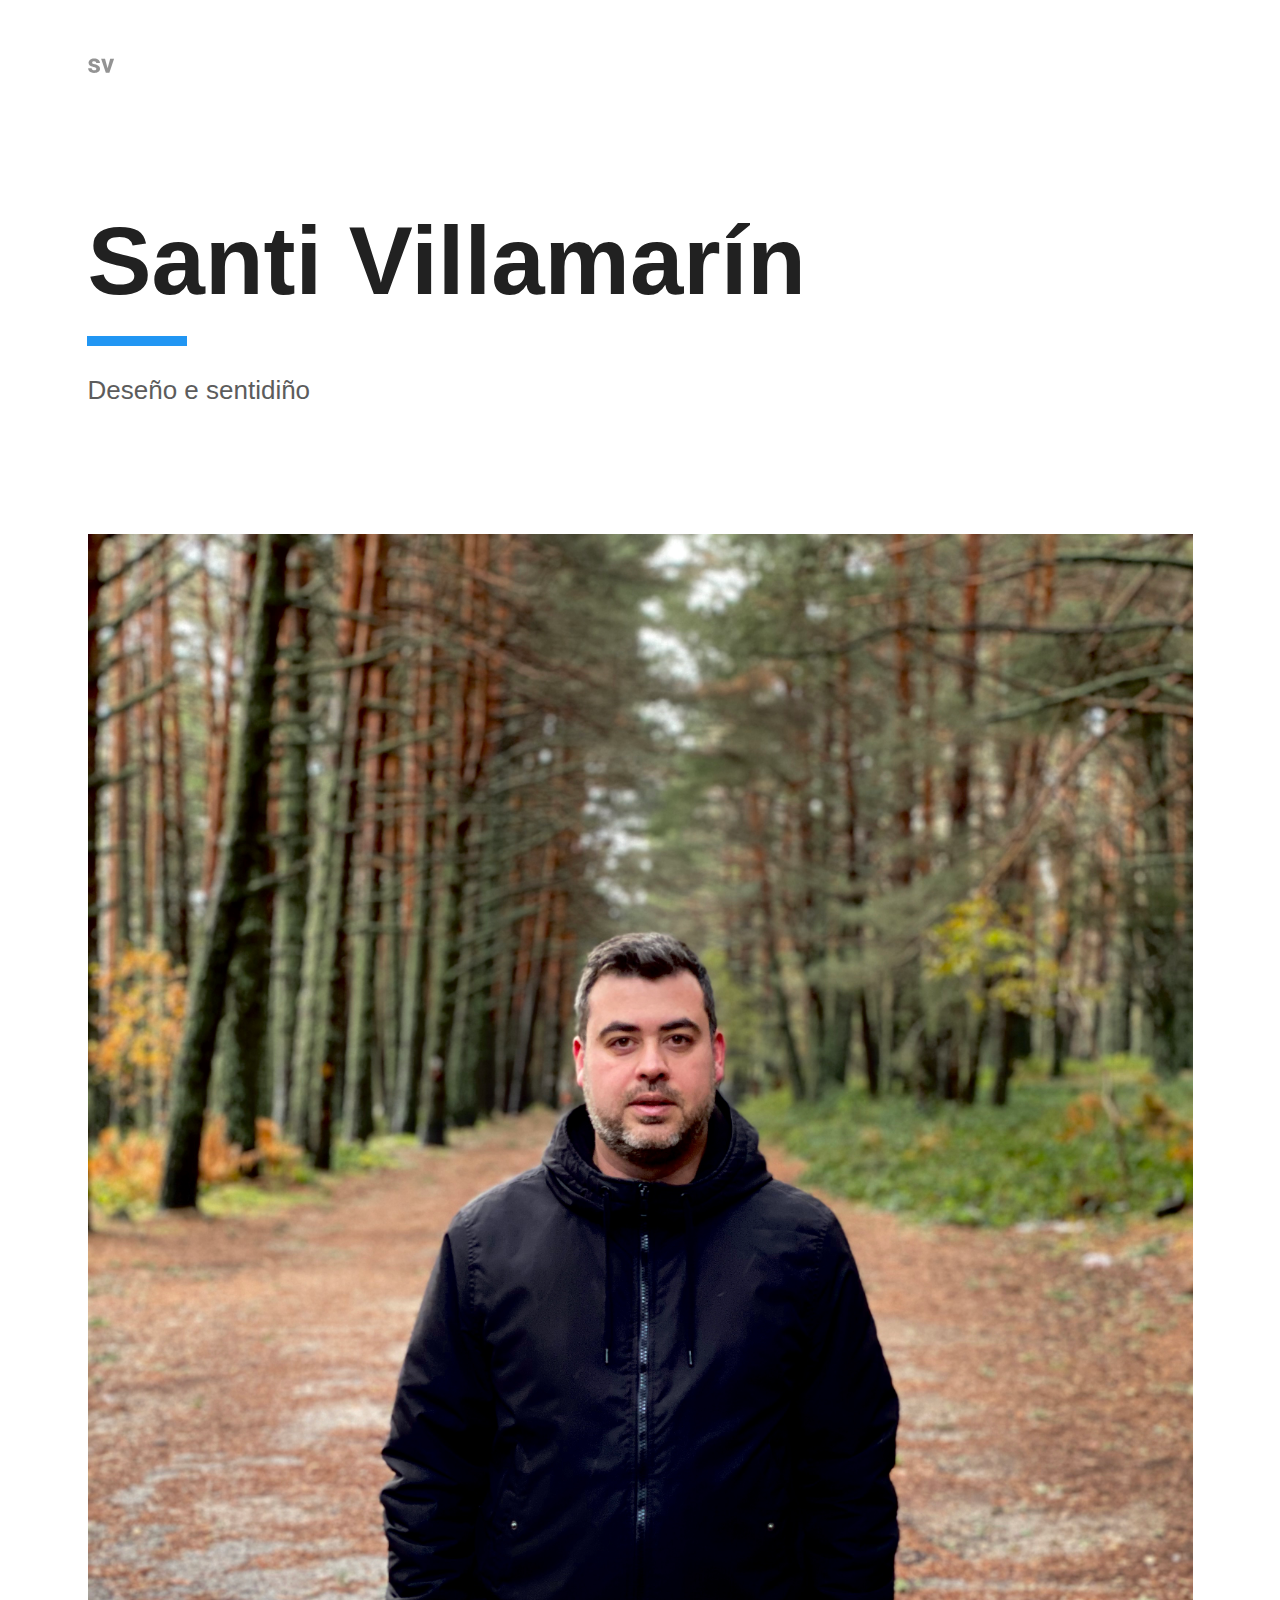
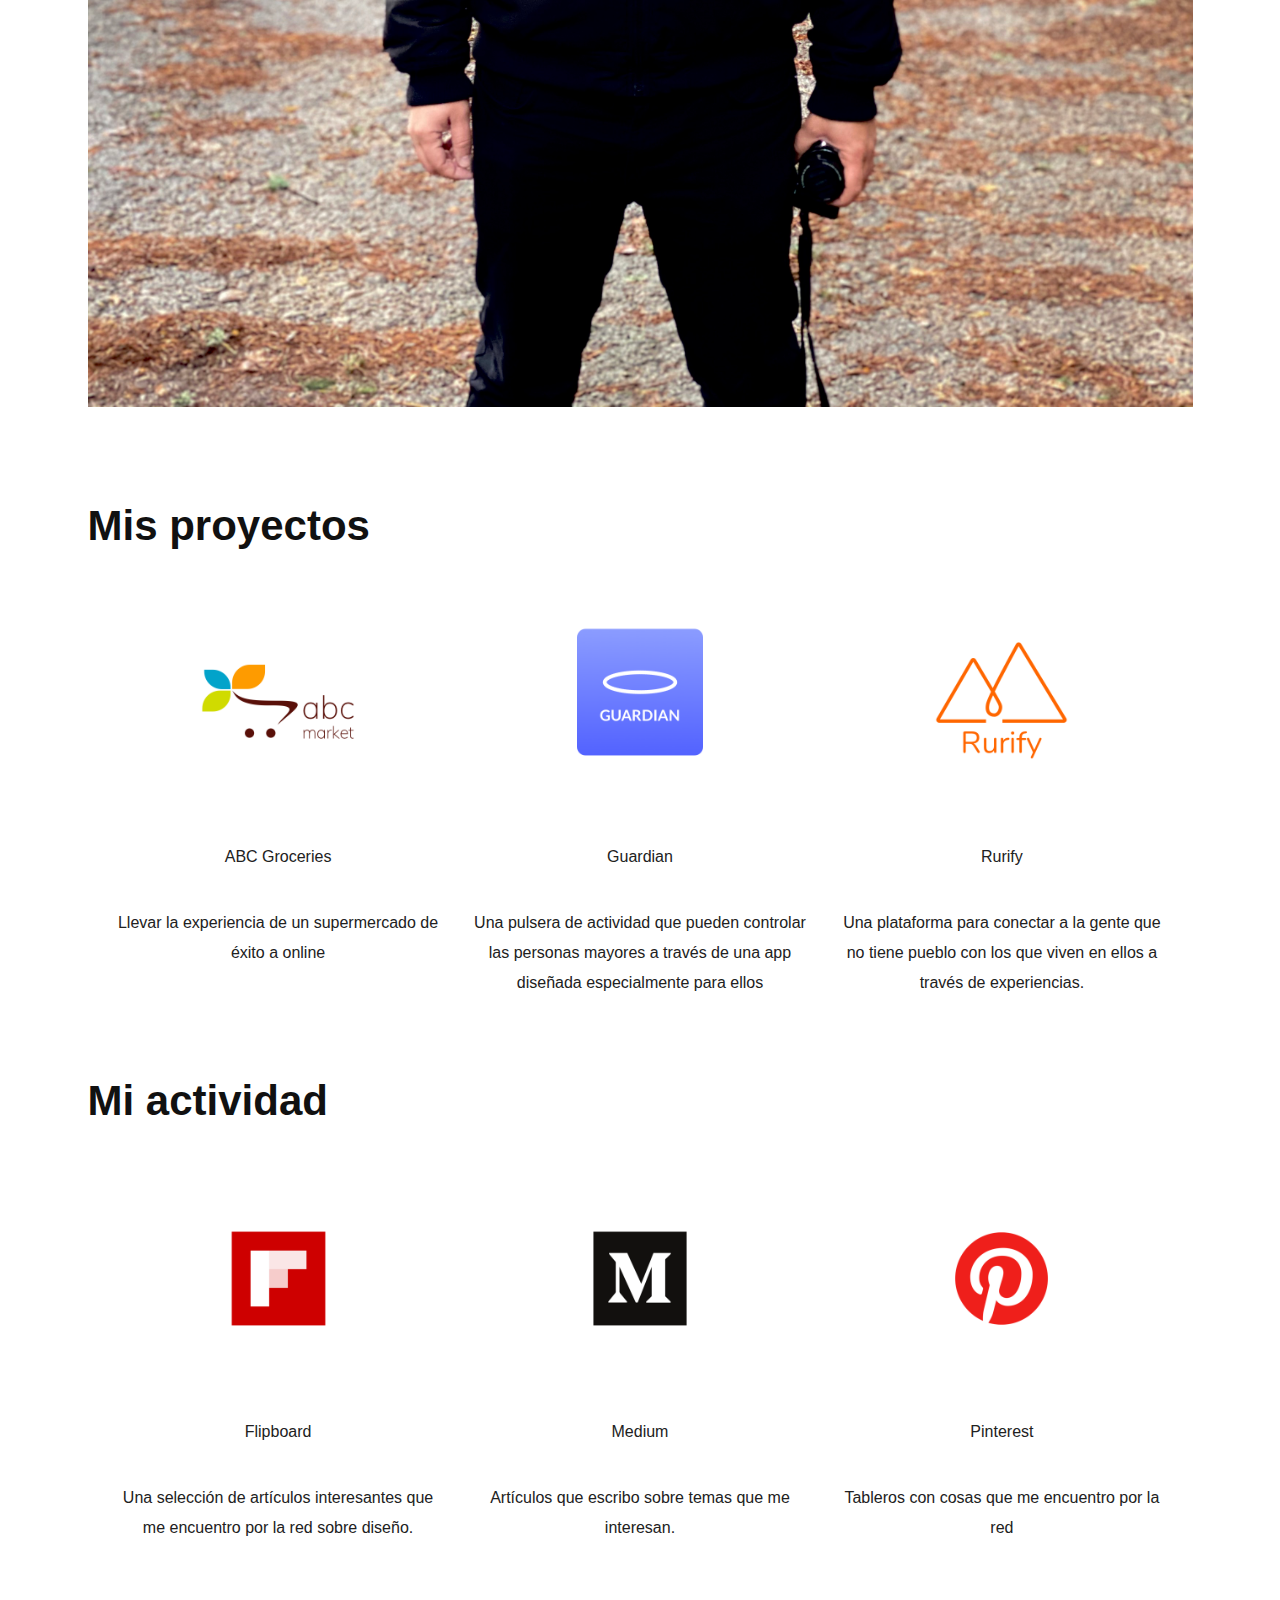
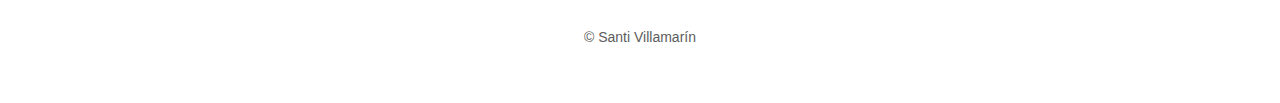
==== commit d95cbe33: "Merge branch 'gh-pages' of https://github.com/santinet/portfolio into gh-pages" ====
--- a/index.html
+++ b/index.html
@@ -109,7 +109,7 @@
 	    <li class="grid-33">
 	      <a href="rurify.html" class="thumb-title">
 	        <img src="assets/rurifylogo.png" alt="iOS App | Patterns for Kids">
-	        <h3>Rurify | Finalista Hackshow Ironhack</h3>
+	        <h3>Rurify</h3>
           <h3 class="prodesc">Una plataforma para conectar a la gente que no tiene pueblo con los que viven en ellos a través de experiencias.</h3>
 	      </a>
 	    </li>
